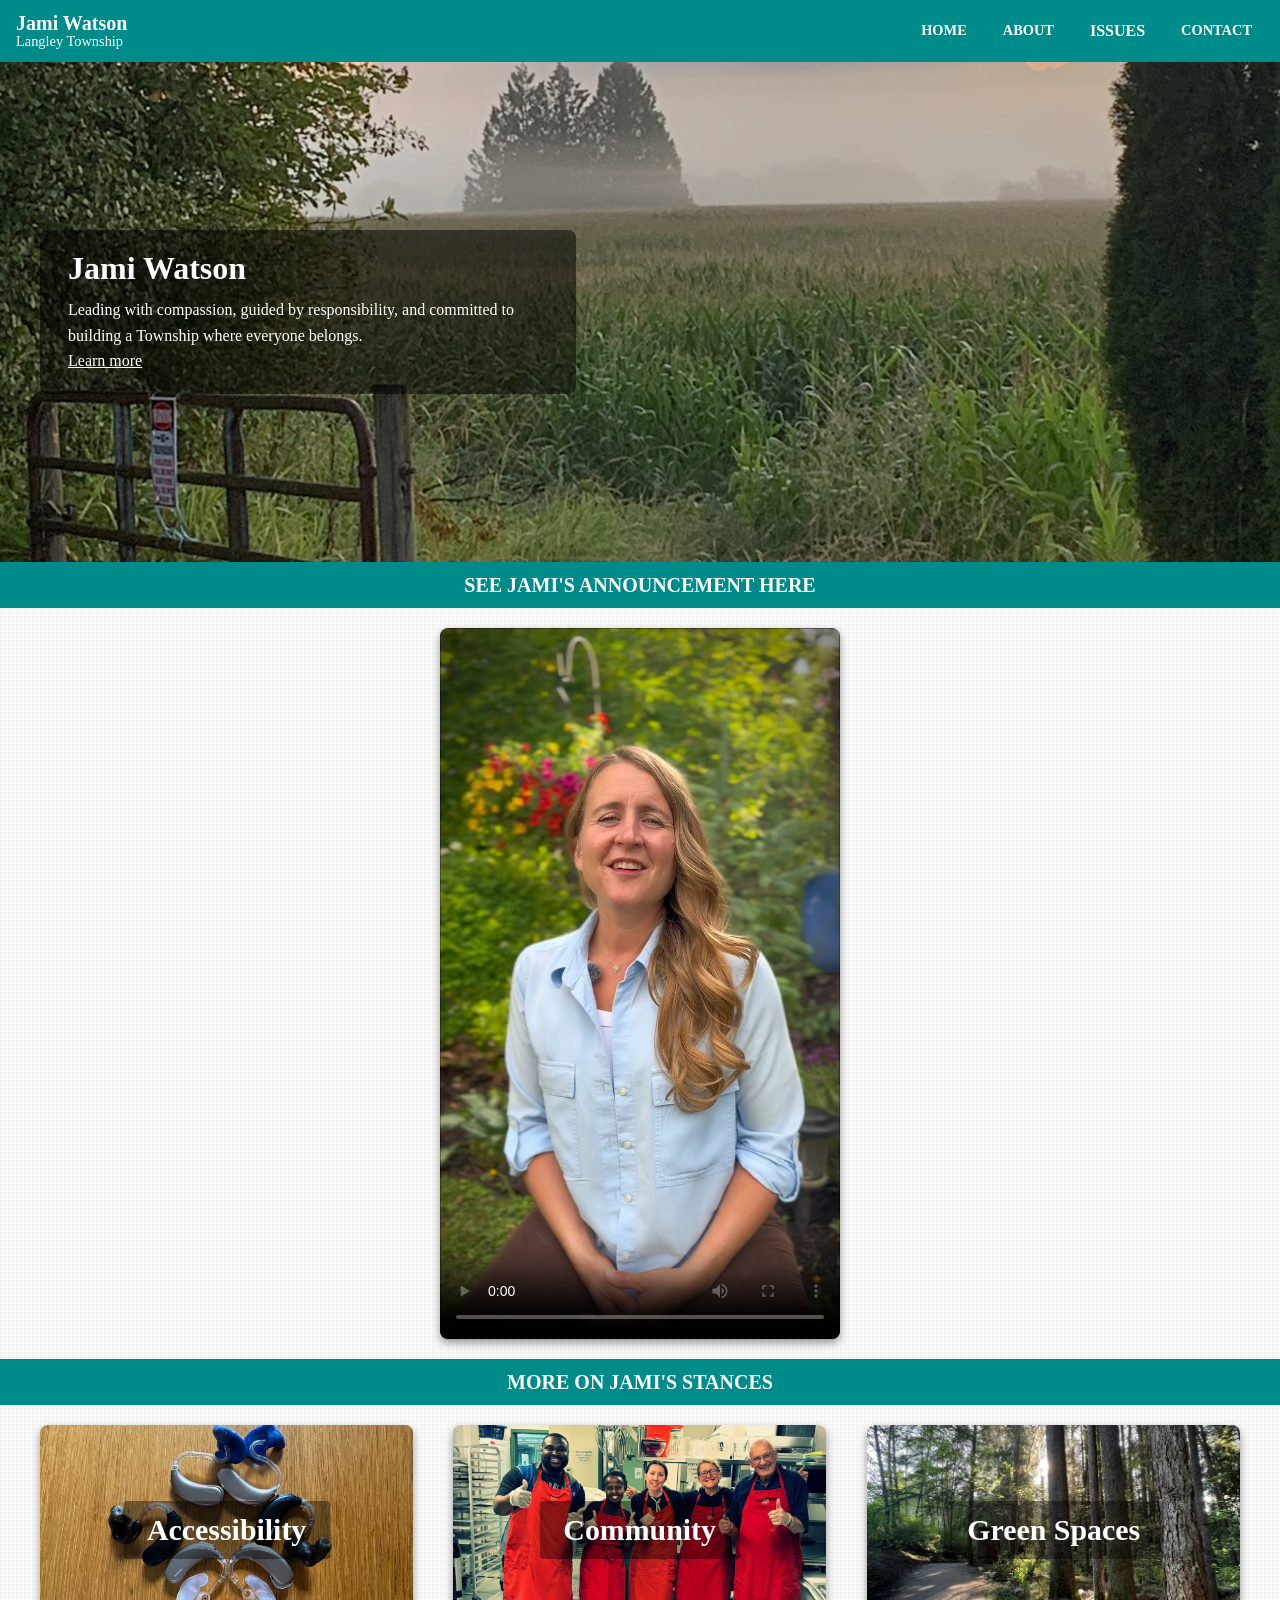
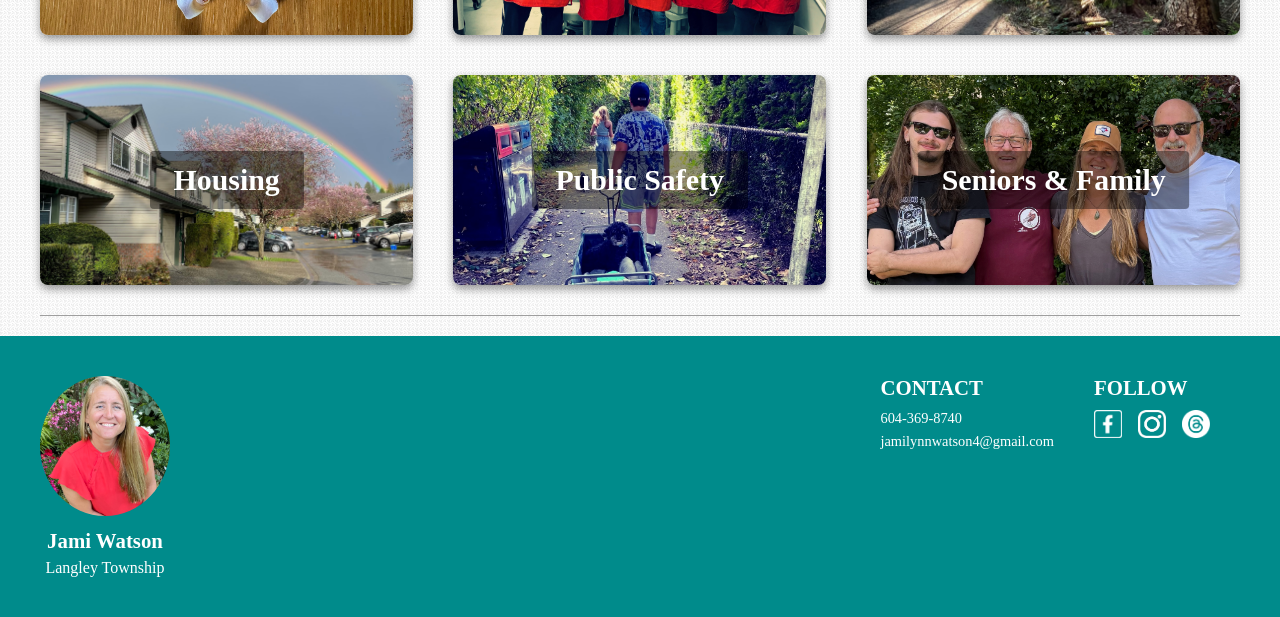
==== index.html @ d71f052d "add mission statement to homepage" ====
<!doctype html>
<html lang="en">
  <head>
    <meta charset="utf-8" />
    <meta name="viewport" content="width=device-width, initial-scale=1.0" />
    <link href="css/style.css" rel="stylesheet" />
    <title>Jami Watson</title>
  </head>
  <body>

    <!-- BANNER -->
    <header class="hdr1" role="banner">
      <div class="hdr1__container">
        <div class="hdr1__bar">
          <span class="hdr1__wordmark">
            <span class="hdr1__name">Jami Watson</span>
            <span class="hdr1__municipality">Langley Township</span>
          </span>
          <div class="hdr1__actions">
            <a class="hdr1__nav-link" href="./index.html">HOME</a>
            <a class="hdr1__nav-link" href="./about.html">ABOUT</a>
            <div class="hdr1__dropdown">
              <button class="hdr1__nav-link hdr1__dropdown-toggle">ISSUES</button>
              <div class="hdr1__dropdown-menu">
                <a href="./issues/accessibility.html">Accessibility</a>
                <a href="./issues/community.html">Community</a>
                <a href="./issues/green_spaces.html">Green Spaces</a>
                <a href="./issues/housing.html">Housing</a>
                <a href="./issues/public_safety.html">Public Safety</a>
                <a href="./issues/seniors_and_families.html">Seniors &amp; Family</a>
              </div>
            </div>
            <a class="hdr1__nav-link" href="#contact">CONTACT</a>
          </div>
        </div>
      </div>
    </header>

    <!-- HERO IMAGE/GALLERY -->
    <div class="hero">
      <div class="bio__container">
        <div class="bio_name">Jami Watson</div>
        <div class="bio_content">Leading with compassion, guided by responsibility, and committed to building a Township where everyone belongs.</div>
        <a class="bio_link" href="./about.html">Learn more</a>
      </div>
    </div>

    <!-- VIDEO -->
    <header class="hdr2" role="banner">
      <span class="hdr2__body">SEE JAMI'S ANNOUNCEMENT HERE</span>
    </header>

    <div class="video-section">
      <video class="video-section__player" controls poster="images/video_poster.jpeg">
        <source src="videos/campaign-video.mp4" type="video/mp4">
        <source src="videos/campaign-video.webm" type="video/webm">
        Your browser doesn't support embedded videos.
      </video>
    </div>

    <!-- ISSUES -->
    <header class="hdr2" role="banner">
      <span class="hdr2__body">MORE ON JAMI'S STANCES</span>
    </header>

    <div class="issue-grid">
      <a class="issue-card" href="issues/accessibility.html">
        <img src="images/accessibility.jpeg" alt="Accessibility Image">
        <h3>Accessibility</h3>
      </a>
      <a class="issue-card" href="issues/community.html">
        <img src="images/community_1.jpeg" alt="Community Image">
        <h3>Community</h3>
      </a>
      <a class="issue-card" href="issues/green_spaces.html">
        <img src="images/green_spaces.jpeg" alt="Green Spaces Image">
        <h3>Green Spaces</h3>
      </a>
      <a class="issue-card" href="issues/housing.html">
        <img src="images/housing.jpeg" alt="Housing Image">
        <h3>Housing</h3>
      </a>
      <a class="issue-card" href="issues/public_safety.html">
        <img src="images/public_safety.jpeg" alt="Public Safety Image">
        <h3>Public Safety</h3>
      </a>
      <a class="issue-card" href="issues/seniors_and_families.html">
        <img src="images/seniors_and_families.jpeg" alt="Seniors and Family Image">
        <h3>Seniors &amp; Family</h3>
      </a>
    </div>

    <div class="footer-divider"></div>

    <!-- FOOTER -->
    <footer class="ftr" id="contact" role="contentinfo">
      <div class="ftr__container">
        <div class="ftr__profile">
          <img class="ftr__photo" src="images/profile.jpg" alt="Jami Watson">
          <span class="ftr__name">Jami Watson</span>
          <span class="ftr__municipality">Langley Township</span>
        </div>
        <div class="ftr__right">
          <div class="ftr__contact">
            <span class="ftr__heading">CONTACT</span>
            <a class="ftr__link" href="tel:+16043698740">604-369-8740</a>
            <a class="ftr__link" href="mailto:jamilynnwatson4@gmail.com">jamilynnwatson4@gmail.com</a>
          </div>
          <div class="ftr__social">
            <span class="ftr__heading">FOLLOW</span>
            <div class="ftr__icons">
              <a class="ftr__icon" href="https://www.facebook.com/profile.php?id=61579025879005" aria-label="Facebook">
                <img src="images/facebook.png" alt="Facebook">
              </a>
              <a class="ftr__icon" href="https://www.instagram.com/community_of_langley_/" aria-label="Instagram">
                <img src="images/instagram.png" alt="Instagram">
              </a>
              <a class="ftr__icon" href="https://www.threads.com/@community_of_langley_/" aria-label="Threads">
                <img src="images/threads.png" alt="Threads">
              </a>
            </div>
          </div>
        </div>
      </div>
    </footer>

    <script src="js/main.js"></script>
  </body>
</html>
---- css/style.css ----
/* Remove default page margins/padding */
html,
body {
  margin: 0;
  padding: 0;
  background-image: url('../images/p6.webp');
  min-height: 100%;
}

body {
  display: flex;
  flex-direction: column;
  min-height: 100vh;
}

/* Remove default margin on headings */
h1, h2, h3, h4, h5, h6 {
  margin: 0;
  padding: 0;
}

/* HEADER */
header.hdr1 {
  margin: 0;
  padding: 0;
  width: 100%;
  background-color: darkcyan;
  box-sizing: border-box;
  position: sticky;
  top: 0;
  z-index: 100;
}

.hdr1__container {
  margin: 0;
  padding: 0;
  width: 100%;
}

.hdr1__bar {
  display: flex;
  align-items: center;
  justify-content: space-between;
  gap: 16px;
  padding: 12px 16px;
}

/* Stack name + municipality vertically on the left */
.hdr1__wordmark {
  display: flex;
  flex-direction: column;
  align-items: flex-start;
}

.hdr1__name {
  font-size: 1.25rem;
  line-height: 1.1;
  color: white;
  font-weight: bold;
}

.hdr1__municipality {
  font-size: 0.9rem;
  line-height: 1.1;
  color: white;
}

.hdr1__toggle {
  display: inline-flex;
  align-items: center;
  justify-content: center;
  padding: 0;
  border: none;
  background: transparent;
  cursor: pointer;
}

.hdr1__nav-link {
  color: white;
  text-decoration: none;
  font-size: 0.9rem;
  font-weight: bold;
  padding: 6px 12px;
}

.hdr1__nav-link:hover {
  text-decoration: underline;
}

.hdr1__actions {
  display: flex;
  align-items: center;
  gap: 12px;
}

/* DROPDOWN */
.hdr1__dropdown {
  position: relative;
  display: flex;
  align-items: center;
}

.hdr1__dropdown:hover .hdr1__dropdown-menu,
.hdr1__dropdown:focus-within .hdr1__dropdown-menu {
  display: block;
}

.hdr1__dropdown-toggle {
  cursor: pointer;
  display: inline-flex;
  align-items: center;
  background: none;
  border: none;
  font: inherit;
  font-weight: bold;
}

.hdr1__dropdown::after {
  content: '';
  position: absolute;
  top: 100%;
  left: 0;
  right: 0;
  height: 8px;
}

.hdr1__dropdown-menu {
  display: none;
  position: absolute;
  top: 100%;
  margin-top: 8px;
  left: 0;
  background-color: darkcyan;
  min-width: 160px;
  z-index: 200;
  border-radius: 0 0 6px 6px;
  overflow: hidden;
}

.hdr1__dropdown-menu a {
  display: block;
  padding: 14px 16px;
  color: white;
  text-decoration: none;
  font-size: 1rem;
}

.hdr1__dropdown-menu a:hover {
  background: rgba(0, 0, 0, 0.2);
}

@media (max-width: 500px) {
  .hdr1__bar {
    padding: 8px;
    gap: 4px;
  }

  .hdr1__name {
    font-size: 0.85rem;
  }

  .hdr1__municipality {
    font-size: 0.65rem;
  }

  .hdr1__nav-link {
    font-size: 0.65rem;
    padding: 4px 6px;
  }
}

/* HERO AND BIO SECTION */
.hero {
  position: relative;
  width: 100%;
  min-height: 500px;
  background-image: url('../images/langley.jpeg');
  background-size: cover;
  background-position: center;
  display: flex;
  align-items: center;
  justify-content: flex-start;
}

.bio__container {
  margin: 40px;
  padding: 20px 28px;
  background: rgba(0, 0, 0, 0.5);
  border-radius: 8px;
  max-width: 480px;
}

.bio_name {
  font-size: 2rem;
  font-weight: bold;
  color: white;
  margin-bottom: 10px;
}

.bio_content {
  font-size: 1rem;
  line-height: 1.6;
  color: white;
}

.bio_link {
  font-size: 1rem;
  line-height: 1.6;
  color: white;
  text-decoration: underline;
}

.bio_link:hover {
  font-weight: bold;
}

/* SECTION HEADER */
.hdr2 {
  margin-bottom: 20px;
  padding: 0;
  width: 100%;
  background-color: darkcyan;
  box-sizing: border-box;
}

.hdr2__body {
  display: block;
  font-size: 1.25rem;
  line-height: 1.1;
  color: white;
  padding: 12px 16px;
  font-weight: bold;
  text-align: center;
}

/* ISSUES GRID */
.issue-grid {
  display: grid;
  grid-template-columns: repeat(3, 1fr);
  gap: 40px;
  padding: 0 40px 10px;
}

@media (max-width: 700px) {
  .issue-grid {
    grid-template-columns: repeat(2, 1fr);
  }
}

@media (max-width: 450px) {
  .issue-grid {
    grid-template-columns: 1fr;
  }
}

.issue-card {
  container-type: inline-size;
  position: relative;
  display: block;
  box-shadow: 0 4px 8px rgba(0, 0, 0, 0.4);
  border-radius: 8px;
  overflow: hidden;
}

.issue-card h3 {
  position: absolute;
  top: 50%;
  left: 50%;
  transform: translate(-50%, -50%);
  margin: 0;
  color: white;
  text-align: center;
  background: rgba(0, 0, 0, 0.4);
  padding: 0.4em 0.8em;
  border-radius: 4px;
  font-size: clamp(1rem, 8cqi, 2rem);
  white-space: nowrap;
}

.issue-card:hover h3 {
  text-decoration: underline;
}

.issue-card img {
  display: block;
  width: 100%;
  height: auto;
  aspect-ratio: 16 / 9;
  object-fit: cover;
}

/* ISSUE PAGE CONTENT */
.page-content {
  flex: 1;
}

.issue__title {
  color: rgb(1, 105, 105);
  font-weight: bold;
  padding: 12px;
}

.issue__body {
  padding: 12px;
}

/* VIDEO */
.video-section {
  padding: 0 0 20px;
}

.video-section__player {
  display: block;
  width: 50%;
  max-width: 400px;
  min-width: 100px;
  height: auto;
  margin: 0 auto;
  border-radius: 8px;
  box-shadow: 0 4px 8px rgba(0, 0, 0, 0.4);
}

/* FOOTER */
.footer-divider {
  height: 1px;
  background: #9f9f9f;
  margin: 20px 40px;
}

.ftr {
  background-color: darkcyan;
  padding: 40px;
  background-image: none;
}

.ftr__container {
  display: flex;
  align-items: flex-start;
  padding-right: 30px;
  width: 100%;
  box-sizing: border-box;
}

.ftr__profile {
  display: flex;
  flex-direction: column;
  align-items: center;
  gap: 6px;
}

.ftr__photo {
  width: 130px;
  height: 140px;
  border-radius: 50%;
  object-fit: cover;
  margin-bottom: 8px;
}

.ftr__name {
  color: white;
  font-weight: bold;
  font-size: 1.3rem;
  line-height: 1.1;
}

.ftr__municipality {
  color: white;
  font-size: 1rem;
}

.ftr__right {
  display: flex;
  gap: 40px;
  margin-left: auto;
  padding-left: 30px;
}

.ftr__contact,
.ftr__social {
  display: flex;
  flex-direction: column;
  gap: 6px;
}

.ftr__heading {
  color: white;
  font-weight: bold;
  font-size: 1.3rem;
  margin-bottom: 4px;
}

.ftr__link {
  color: white;
  text-decoration: none;
  font-size: 0.9rem;
}

.ftr__link:hover {
  text-decoration: underline;
}

.ftr__icons {
  display: flex;
  gap: 16px;
}

.ftr__icon img {
  width: 28px;
  height: 28px;
  display: block;
}

@media (max-width: 600px) {
  .ftr__container {
    flex-wrap: wrap;
  }

  .ftr__right {
    margin-left: 0;
    padding-left: 0;
    flex-wrap: wrap;
    gap: 30px;
    margin-top: 20px;
  }
}
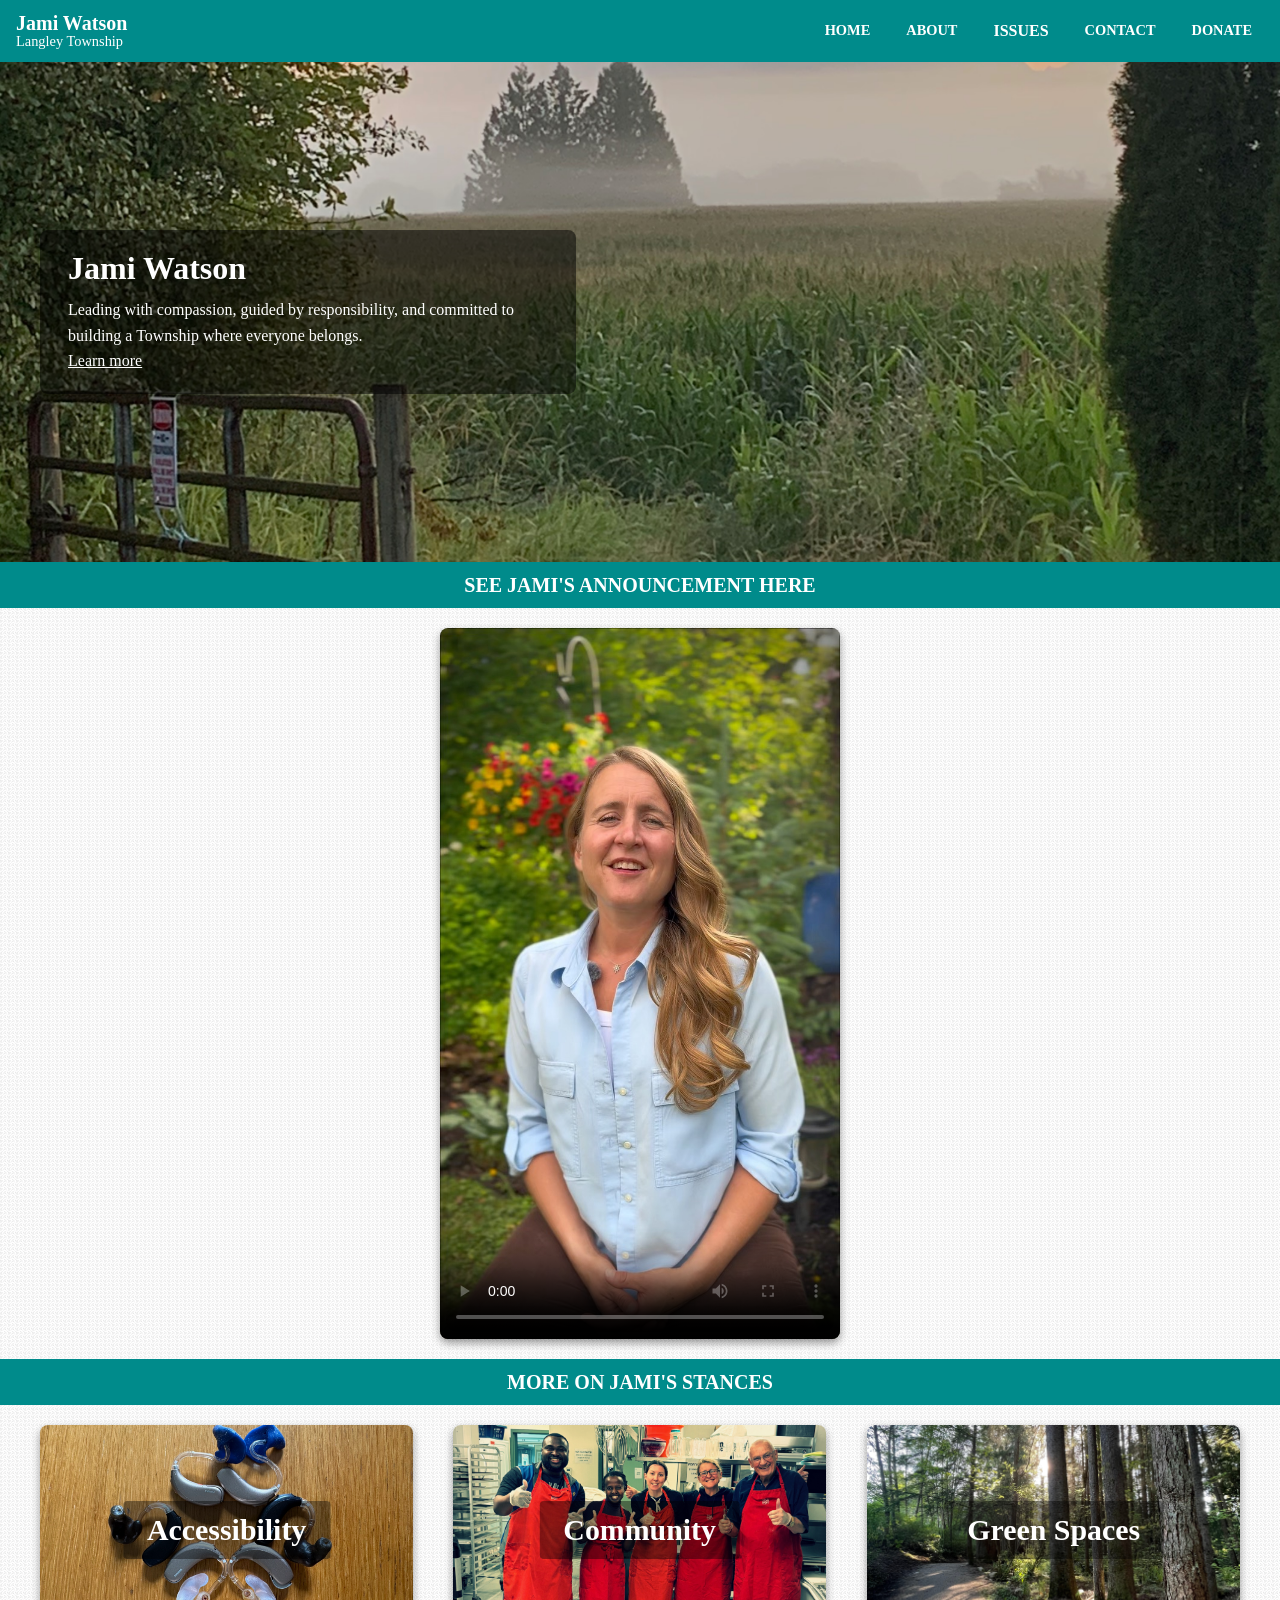
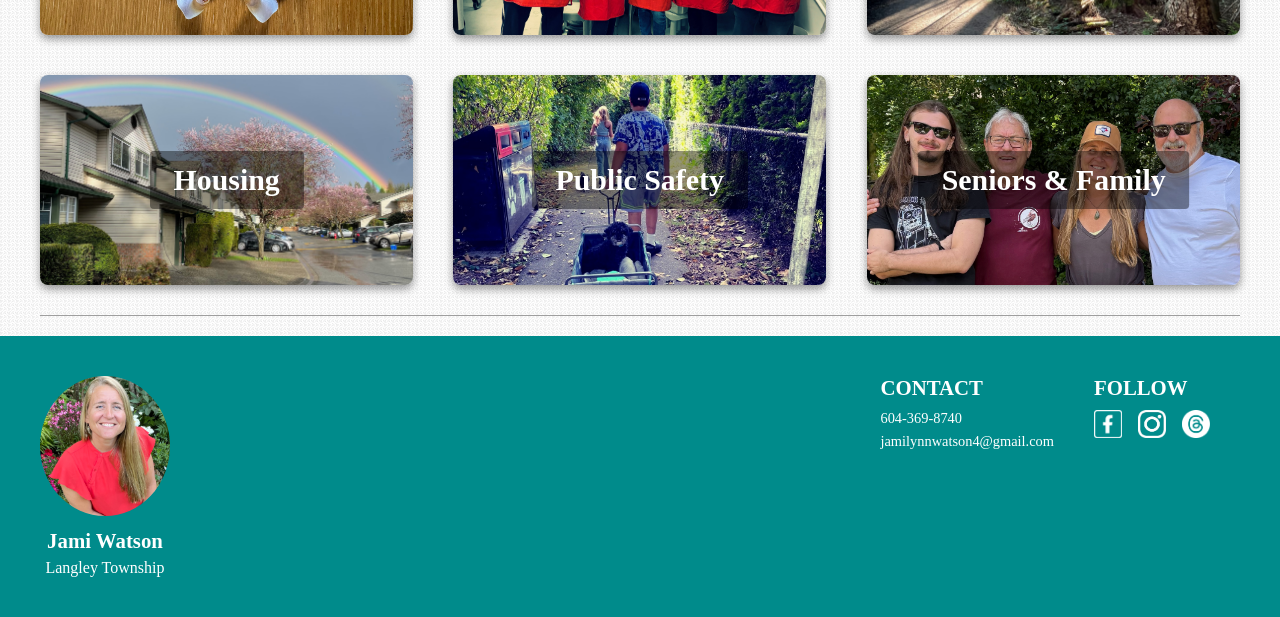
==== commit 32c8d426: "fix minor spelling/grammar mistakes" ====
--- a/index.html
+++ b/index.html
@@ -20,7 +20,7 @@
             <a class="hdr1__nav-link" href="./index.html">HOME</a>
             <a class="hdr1__nav-link" href="./about.html">ABOUT</a>
             <div class="hdr1__dropdown">
-              <button class="hdr1__nav-link hdr1__dropdown-toggle">ISSUES</button>
+              <button class="hdr1__nav-link hdr1__dropdown-toggle" aria-label="Read about Jami's stances on different issues" aria-haspopup="true" aria-expanded="false">ISSUES</button>
               <div class="hdr1__dropdown-menu">
                 <a href="./issues/accessibility.html">Accessibility</a>
                 <a href="./issues/community.html">Community</a>
@@ -31,6 +31,7 @@
               </div>
             </div>
             <a class="hdr1__nav-link" href="#contact">CONTACT</a>
+            <a class="hdr1__nav-link" href="./donate.html">DONATE</a>
           </div>
         </div>
       </div>
@@ -41,12 +42,12 @@
       <div class="bio__container">
         <div class="bio_name">Jami Watson</div>
         <div class="bio_content">Leading with compassion, guided by responsibility, and committed to building a Township where everyone belongs.</div>
-        <a class="bio_link" href="./about.html">Learn more</a>
+        <a class="bio_link" href="./about.html" aria-label="Learn more about Jami">Learn more</a>
       </div>
     </div>
 
     <!-- VIDEO -->
-    <header class="hdr2" role="banner">
+    <header class="hdr2">
       <span class="hdr2__body">SEE JAMI'S ANNOUNCEMENT HERE</span>
     </header>
 
@@ -59,33 +60,33 @@
     </div>
 
     <!-- ISSUES -->
-    <header class="hdr2" role="banner">
+    <header class="hdr2">
       <span class="hdr2__body">MORE ON JAMI'S STANCES</span>
     </header>
 
     <div class="issue-grid">
       <a class="issue-card" href="issues/accessibility.html">
-        <img src="images/accessibility.jpeg" alt="Accessibility Image">
+        <img src="images/accessibility_1.jpeg" alt="Hearing Aids">
         <h3>Accessibility</h3>
       </a>
       <a class="issue-card" href="issues/community.html">
-        <img src="images/community_1.jpeg" alt="Community Image">
+        <img src="images/community_1.jpeg" alt="Jami volunteering with the Salvation Army">
         <h3>Community</h3>
       </a>
       <a class="issue-card" href="issues/green_spaces.html">
-        <img src="images/green_spaces.jpeg" alt="Green Spaces Image">
+        <img src="images/green_spaces_1.jpeg" alt="A path through a forest with the sun peeking through the trees">
         <h3>Green Spaces</h3>
       </a>
       <a class="issue-card" href="issues/housing.html">
-        <img src="images/housing.jpeg" alt="Housing Image">
+        <img src="images/housing_1.jpeg" alt="A neighbourhood with a rainbow in the sky">
         <h3>Housing</h3>
       </a>
       <a class="issue-card" href="issues/public_safety.html">
-        <img src="images/public_safety.jpeg" alt="Public Safety Image">
+        <img src="images/public_safety_1.jpeg" alt="Two of Jami's children walking down a path with a dog in a wagon.">
         <h3>Public Safety</h3>
       </a>
       <a class="issue-card" href="issues/seniors_and_families.html">
-        <img src="images/seniors_and_families.jpeg" alt="Seniors and Family Image">
+        <img src="images/seniors_and_families_1.jpeg" alt="Jami with her family">
         <h3>Seniors &amp; Family</h3>
       </a>
     </div>
@@ -103,19 +104,19 @@
         <div class="ftr__right">
           <div class="ftr__contact">
             <span class="ftr__heading">CONTACT</span>
-            <a class="ftr__link" href="tel:+16043698740">604-369-8740</a>
-            <a class="ftr__link" href="mailto:jamilynnwatson4@gmail.com">jamilynnwatson4@gmail.com</a>
+            <a class="ftr__link" href="tel:+16043698740" aria-label="Call Jami at 604-369-8740">604-369-8740</a>
+            <a class="ftr__link" href="mailto:jamilynnwatson4@gmail.com" aria-label="Email Jami at jamilynnwatson4@gmail.com">jamilynnwatson4@gmail.com</a>
           </div>
           <div class="ftr__social">
             <span class="ftr__heading">FOLLOW</span>
             <div class="ftr__icons">
-              <a class="ftr__icon" href="https://www.facebook.com/profile.php?id=61579025879005" aria-label="Facebook">
+              <a class="ftr__icon" href="https://www.facebook.com/profile.php?id=61579025879005" aria-label="Jami on Facebook">
                 <img src="images/facebook.png" alt="Facebook">
               </a>
-              <a class="ftr__icon" href="https://www.instagram.com/community_of_langley_/" aria-label="Instagram">
+              <a class="ftr__icon" href="https://www.instagram.com/community_of_langley_/" aria-label="Jami on Instagram">
                 <img src="images/instagram.png" alt="Instagram">
               </a>
-              <a class="ftr__icon" href="https://www.threads.com/@community_of_langley_/" aria-label="Threads">
+              <a class="ftr__icon" href="https://www.threads.com/@community_of_langley_/" aria-label="Jami on Threads">
                 <img src="images/threads.png" alt="Threads">
               </a>
             </div>
--- a/css/style.css
+++ b/css/style.css
@@ -304,6 +304,30 @@
   padding: 12px;
 }
 
+/* IMAGES FOR ISSUE PAGES */
+
+.issue__image, .community__image {
+  display: block;
+  width: 80%;
+  max-width: 400px;
+  min-width: 100px;
+  height: auto;
+  margin: 0 auto;
+  border-radius: 8px;
+  box-shadow: 0 4px 8px rgba(0, 0, 0, 0.4);
+}
+
+.green_spaces__image, .housing__image, .seniors_and_family__image {
+  display: block;
+  width: 60%;
+  max-width: 400px;
+  min-width: 100px;
+  height: auto;
+  margin: 0 auto;
+  border-radius: 8px;
+  box-shadow: 0 4px 8px rgba(0, 0, 0, 0.4);
+}
+
 /* VIDEO */
 .video-section {
   padding: 0 0 20px;
@@ -423,3 +447,92 @@
     margin-top: 20px;
   }
 }
+
+/* Donation cards */
+.donate__card_2 {
+  background-color: #ede8f5;
+  border: 1px solid #b0a0d0;
+  border-radius: 20px;
+  padding: 4px 28px;
+  margin: 0 40px;
+}
+
+.donate__card {
+  background-color: #d4f0f0;
+  border: 1px solid #80c0c0;
+  border-radius: 20px;
+  padding: 4px 28px;
+  margin: 0 40px 16px;
+}
+
+/* Donate subheading */
+.donate__subheading {
+  color: rgb(1, 105, 105);
+  font-size: 20px;
+  padding: 12px;
+}
+
+/* Copy block */
+.copy-block {
+  display: flex;
+  align-items: center;
+  justify-content: space-between;
+  gap: 10px;
+  background-color: #e8e8e8;
+  border: 1px solid #c0c0c0;
+  border-radius: 8px;
+  padding: 8px 14px;
+  margin: 0 12px 12px;
+  font-family: monospace;
+  font-size: 15px;
+  box-sizing: border-box;
+}
+
+.copy-block__btn {
+  background-color: #008B8B;
+  color: white;
+  border: none;
+  border-radius: 6px;
+  padding: 4px 10px;
+  font-size: 13px;
+  cursor: pointer;
+  margin-left: auto;
+}
+
+.copy-block__btn:hover {
+  background-color: #006666;
+}
+
+/* Donation list grids */
+.donate__list {
+  display: grid;
+  grid-template-columns: repeat(3, 1fr);
+  gap: 8px 24px;
+  background-color: #e8e8e8;
+  border: 1px solid #c0c0c0;
+  border-radius: 20px;
+  padding: 20px 28px;
+  margin: 0 40px;
+}
+
+.donate__list_2 {
+  display: grid;
+  grid-template-columns: repeat(2, 1fr);
+  gap: 8px 24px;
+  background-color: #e8e8e8;
+  border: 1px solid #c0c0c0;
+  border-radius: 20px;
+  padding: 20px 28px;
+  margin: 0 40px;
+}
+
+.socials-link {
+  display: inline-block;
+  text-decoration: none;
+  color: #000000;
+  font-weight: bold;
+}
+
+.socials-link:hover{
+  text-decoration: underline;
+}
